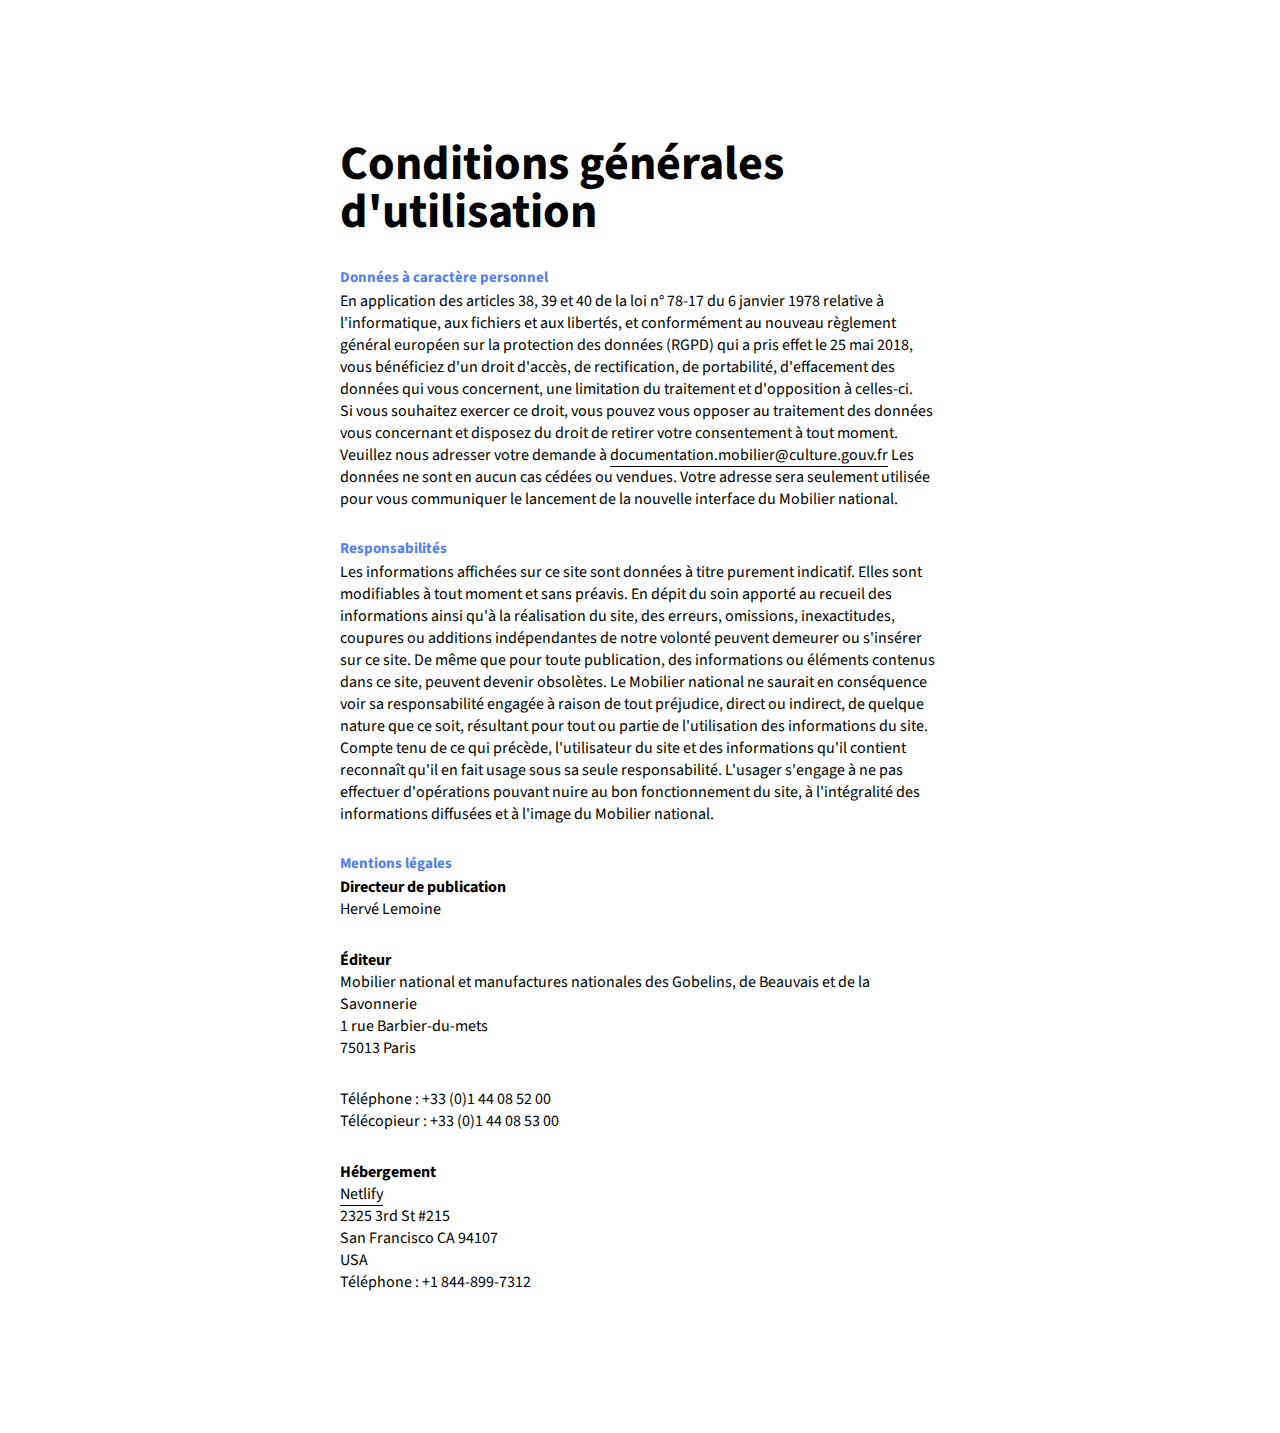
==== cgu.html @ 617747da "Add analytics and TOS page (CGU)." ====
<!DOCTYPE html>
<html>

<head>
    <meta charset="utf-8" />
    <meta http-equiv="X-UA-Compatible" content="IE=edge">
    <title>Conditions Générales d’Utilisation</title>
    <meta name="viewport" content="width=device-width, initial-scale=1">
    <link href="https://fonts.googleapis.com/css?family=Source+Sans+Pro|Source+Serif+Pro" rel="stylesheet">
    <link rel="stylesheet" type="text/css" media="screen" href="style.css" />
    <style type="text/css">
        body {
            padding: 20px;
        }

        article {
            max-width: 600px;
            margin: 60px auto;
            font-family: "Source Sans Pro", sans-serif;
            color: #000;
        }

        h1 {
            font-size: 30px;
            line-height: 1;
        }

        @media screen and (min-width: 1024px) {
            h1 {
                font-size: 48px;
            }
            article {
                margin: 120px auto;
            }
        }

        h2 {
            font-size: 15px;
            line-height: 19px;
            color: #5380F4;
            font-weight: bold;
            margin-bottom: 0;
            padding-bottom: 0;
        }

        p {
            margin: 0.2em 0 1.8em;
        }

        p strong {
            display: block;
        }

        a {
            color: inherit;
            text-decoration: none;
            border-bottom: 1px solid #000;
        }
    </style>
</head>

<body>
    <article>

        <h1>Conditions générales d'utilisation</h1>

        <h2>Données à caractère personnel</h2>
        <p>En application des articles 38, 39 et 40 de la loi n° 78-17 du 6 janvier 1978 relative à l'informatique, aux fichiers
            et aux libertés, et conformément au nouveau règlement général européen sur la protection des données (RGPD) qui
            a pris effet le 25 mai 2018, vous bénéficiez d'un droit d'accès, de rectification, de portabilité, d'effacement
            des données qui vous concernent, une limitation du traitement et d'opposition à celles-ci.<br> Si vous souhaitez
            exercer ce droit, vous pouvez vous opposer au traitement des données vous concernant et disposez du droit de
            retirer votre consentement à tout moment. Veuillez nous adresser votre demande à <a href="mailto:documentation.mobilier@culture.gouv.fr">documentation.mobilier@culture.gouv.fr</a>
            Les données ne sont en aucun cas cédées ou vendues. Votre adresse sera seulement utilisée pour vous communiquer le lancement
            de la nouvelle interface du Mobilier national.</p>

        <h2>
            Responsabilités
        </h2>
        <p>
            Les informations affichées sur ce site sont données à titre purement indicatif. Elles sont modifiables à tout moment et sans
            préavis. En dépit du soin apporté au recueil des informations ainsi qu'à la réalisation du site, des erreurs,
            omissions, inexactitudes, coupures ou additions indépendantes de notre volonté peuvent demeurer ou s'insérer
            sur ce site. De même que pour toute publication, des informations ou éléments contenus dans ce site, peuvent
            devenir obsolètes. Le Mobilier national ne saurait en conséquence voir sa responsabilité engagée à raison de
            tout préjudice, direct ou indirect, de quelque nature que ce soit, résultant pour tout ou partie de l'utilisation
            des informations du site. Compte tenu de ce qui précède, l'utilisateur du site et des informations qu'il contient
            reconnaît qu'il en fait usage sous sa seule responsabilité. L'usager s'engage à ne pas effectuer d'opérations
            pouvant nuire au bon fonctionnement du site, à l'intégralité des informations diffusées et à l'image du Mobilier
            national.
        </p>


        <h2>Mentions légales</h2>
        <p>
            <strong>Directeur de publication</strong>
            Hervé Lemoine
        </p>
        <p>
            <strong>
                Éditeur
            </strong>
            Mobilier national et manufactures nationales des Gobelins, de Beauvais et de la Savonnerie<br> 1 rue Barbier-du-mets<br>            75013
            Paris
        </p>

        <p>
            Téléphone : +33 (0)1 44 08 52 00<br> Télécopieur : +33 (0)1 44 08 53 00
        </p>

        <p>
            <strong>
                Hébergement
            </strong>
            <a href="https://netlify.com">Netlify</a><br> 2325 3rd St #215<br> San Francisco CA 94107<br> USA
            <br> Téléphone : +1 844-899-7312
        </p>

    </article>
</body>

</html>
---- style.css ----
* {
  box-sizing: border-box;
}

.hidden {
  display: none;
}

html,
body {
  margin: 0;
  padding: 0;
}

section {
  height: 100vh;
  width: auto;
  display: flex;
  flex-flow: column nowrap;
  align-items: center;
  justify-content: center;
}

section:nth-child(1) {
  height: auto;
  min-height: 85vh;
  padding: 30px 20px;
}
section:nth-child(2) {
  padding: 30px 20px;
}

main {
  display: block;
  font-family: "Source Serif Pro", serif;
  font-size: 30px;
  line-height: 1.6;
  text-align: center;
  max-width: 1020px;
  color: #000;
}
@media screen and (min-width: 1024px) {
  main {
    font-size: 48px;
  }
}

main em {
  font-style: normal;
}

main small {
  display: inline-block;
  height: 48px;
  margin-left: 10px;
  vertical-align: middle;
  font-size: 15px;
  line-height: 21px;
  text-align: left;
}

form {
  max-width: 600px;
  text-align: center;
  width: 100%;
  margin: 50px 25px 0;
}

form p {
  margin: 0 0 20px;
  padding: 0;
}
form button {
  display: inline-block;
  height: 45px;
  padding: 0 30px;
  margin: 10px 0 0;
  color: white;
  background-color: #000;
  font-family: "Source Sans Pro", sans-serif;
  font-size: 15px;
  border-radius: 2px;
  border: 0;
  cursor: pointer;
}
input[type="email"] {
  display: block;
  max-width: 600px;
  width: 100%;
  background-color: transparent;
  padding: 15px 0px;
  margin: 0;
  border: 0;
  border-bottom: 1px solid #38b672;
  color: #38b672;
  font-family: "Source Sans Pro", sans-serif;
  font-size: 15px;
  line-height: 19px;
}

.SlideWithBg__text {
  display: block;
  font-family: "Source Serif Pro", serif;
  font-size: 30px;
  line-height: 1.6;
  text-align: center;
  max-width: 1020px;
  margin: 0 auto;
  color: #fff;
  max-width: 770px;
}
@media screen and (min-width: 1024px) {
  .SlideWithBg__text {
    font-size: 48px;
  }
}

.SlideWithBg__imgcontainer {
  position: absolute;
  z-index: -1;
  height: 100%;
  width: 100%;
}
.SlideWithBg__img {
  display: block;
  height: 100%;
  width: 100%;
  object-fit: cover;
}
.SlideWithBg__imgcontainer::before {
  content: "";
  position: absolute;
  top: 0;
  width: 100%;
  height: 100%;
  background: linear-gradient(
    to bottom,
    transparent,
    rgba(0, 0, 0, 0.2),
    rgba(0, 0, 0, 0.5)
  );
}

figure.FullScreen {
  height: 100%;
  width: 100%;
  position: relative;
  padding: 0;
  margin: 0;
}
figure.FullScreen::before {
  content: "";
  position: absolute;
  top: 0;
  height: 2px;
  width: 100%;
  background-color: #fff;
  z-index: 2;
}
.FullScreen img {
  position: absolute;
  top: 0;
  left: 0;
  width: 100%;
  height: 100%;
  object-fit: cover;
}
.FullScreen figcaption {
  display: flex;
  flex-flow: row nowrap;
  align-items: center;
  font-family: "Source Sans Pro", sans-serif;
  font-size: 15px;
  line-height: 100%;
  height: 35px;
  padding: 0 15px;
  margin: 0;
  background-color: #ffffff;
  position: absolute;
  top: 0;
  left: 0;
  z-index: 1;
}

section:nth-child(3) .FullScreen figcaption {
  color: #2c492b;
}
section:nth-child(4) .FullScreen figcaption {
  color: #e4484a;
}
section:nth-child(5) .FullScreen figcaption {
  color: #ac7f3a;
}
section:nth-child(6) .FullScreen figcaption {
  color: #683441;
}

.nobr {
  white-space: nowrap;
}

.CTOLink {
  display: inline-block;
  vertical-align: middle;
  height: 45px;
  width: auto;
  background-color: #fff;
  border-radius: 2px;
  padding: 0 15px;
  margin: 0;
  line-height: 15px;
  text-decoration: none;
  color: #1e1e1e;
}
.CTOLink span {
  display: inline;
  font: normal 15px "Source Sans Pro", sans-serif;
  vertical-align: middle;
  position: relative;
  top: 13px;
}

.blue {
  color: #5380f4;
}

.green {
  color: #38b672;
}
.dark-grey {
  color: #1e1e1e;
}

footer {
  display: block;
  padding: 20px 20px;
  font: normal 15px/19px "Source Sans Pro", sans-serif;
}
footer p {
  margin-bottom: 25px;
}

footer a {
  text-decoration: none;
  color: inherit;
}
footer a.cgu {
  border-bottom: 1px solid black;
}

@media screen and (min-width: 1024px) {
  footer {
    display: flex;
    flex-flow: row nowrap;
    align-items: center;
    justify-content: flex-start;
    padding: 50px 80px;
  }
  footer p {
    flex-grow: 2;
    max-width: 30%;
    padding-right: 10%;
    margin-bottom: 0;
  }

  footer p.Footer__logo {
    flex-grow: 0;
    padding: 0;
    padding-left: 25px;
  }
}
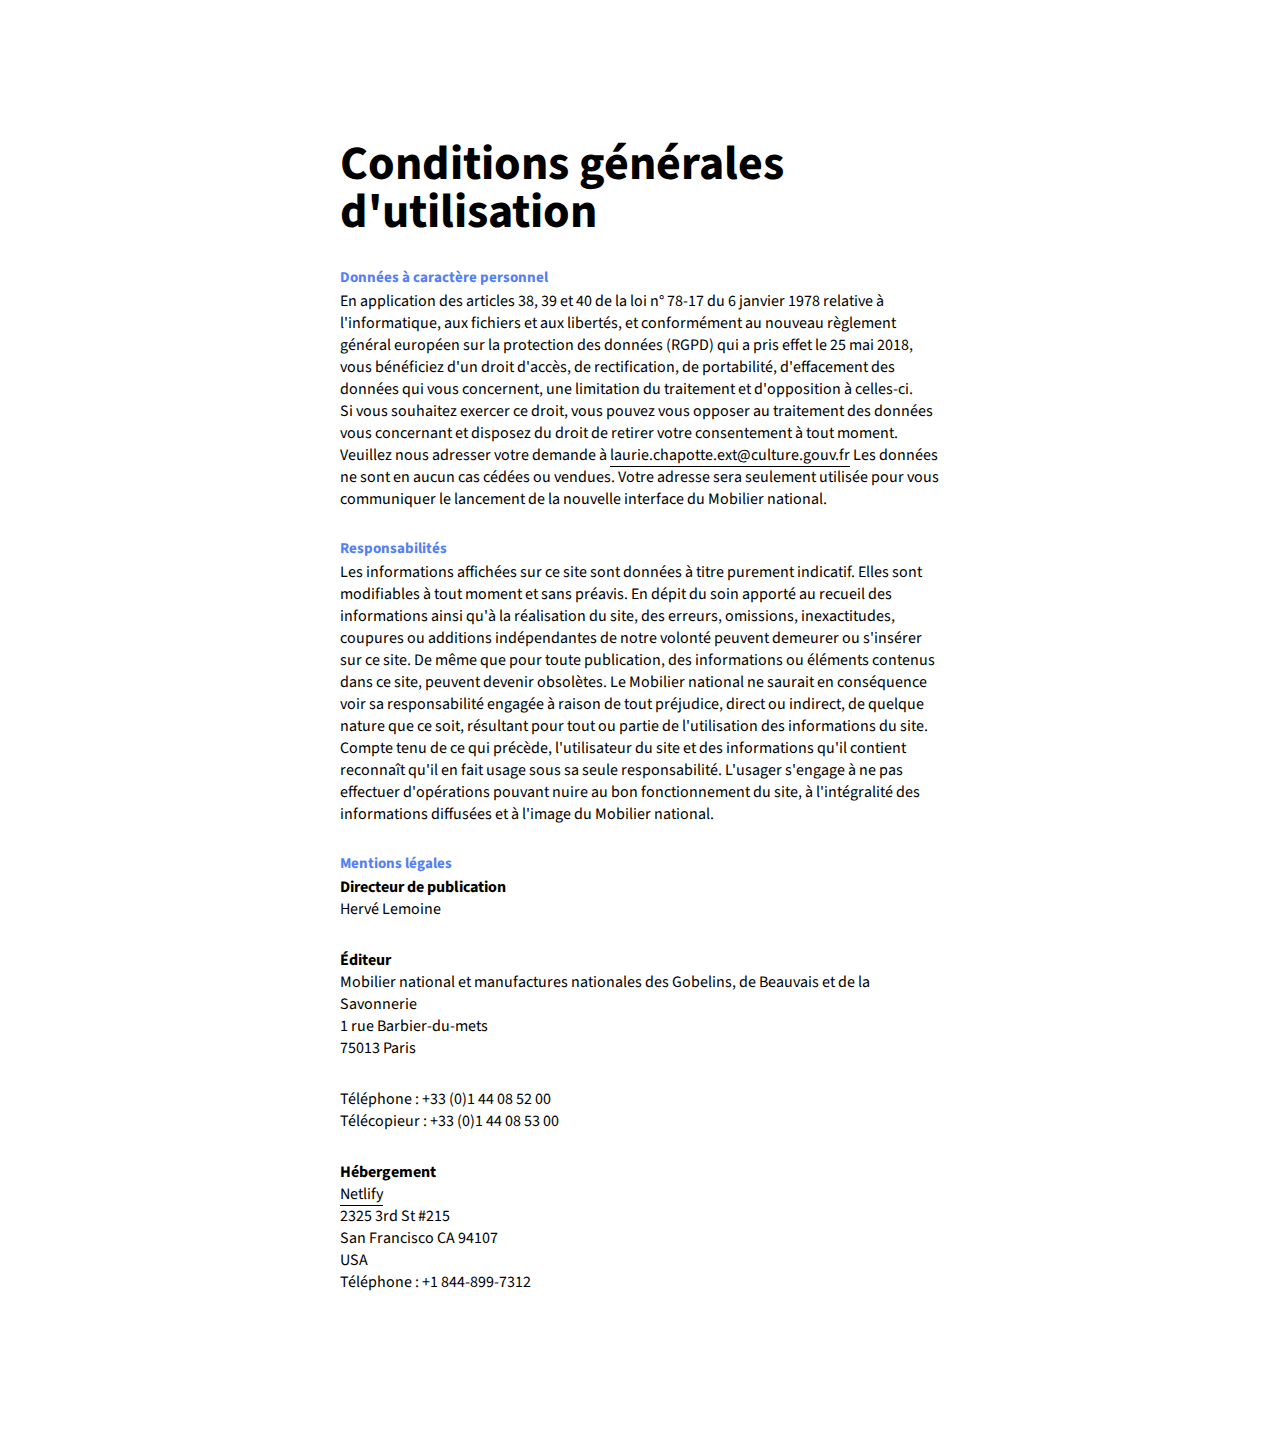
==== commit db4e543b: "Replace generic email address with Laurie's, because it's not ready yet." ====
--- a/cgu.html
+++ b/cgu.html
@@ -70,7 +70,7 @@
             a pris effet le 25 mai 2018, vous bénéficiez d'un droit d'accès, de rectification, de portabilité, d'effacement
             des données qui vous concernent, une limitation du traitement et d'opposition à celles-ci.<br> Si vous souhaitez
             exercer ce droit, vous pouvez vous opposer au traitement des données vous concernant et disposez du droit de
-            retirer votre consentement à tout moment. Veuillez nous adresser votre demande à <a href="mailto:documentation.mobilier@culture.gouv.fr">documentation.mobilier@culture.gouv.fr</a>
+            retirer votre consentement à tout moment. Veuillez nous adresser votre demande à <a href="mailto:laurie.chapotte.ext@culture.gouv.fr">laurie.chapotte.ext@culture.gouv.fr</a>
             Les données ne sont en aucun cas cédées ou vendues. Votre adresse sera seulement utilisée pour vous communiquer le lancement
             de la nouvelle interface du Mobilier national.</p>
 
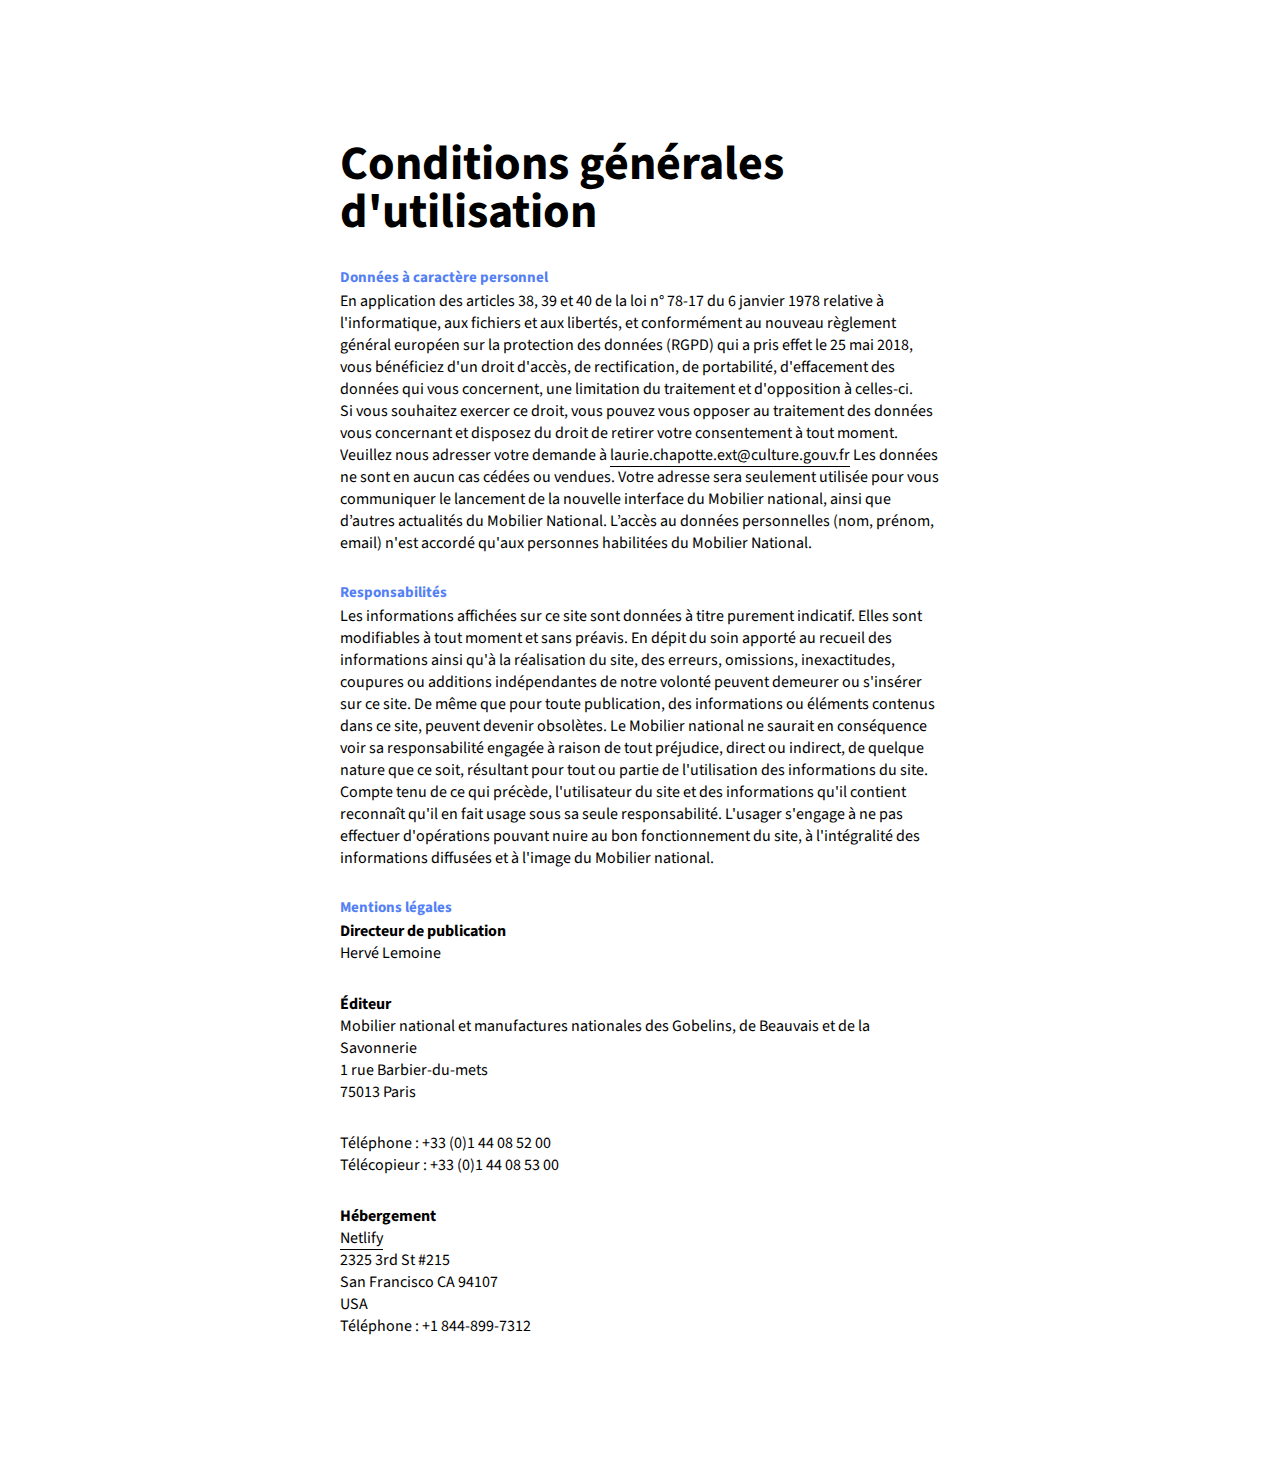
==== commit 2d90b574: "Update TOS to include general news updates to purpose of data collection (RGPD)." ====
--- a/cgu.html
+++ b/cgu.html
@@ -72,7 +72,9 @@
             exercer ce droit, vous pouvez vous opposer au traitement des données vous concernant et disposez du droit de
             retirer votre consentement à tout moment. Veuillez nous adresser votre demande à <a href="mailto:laurie.chapotte.ext@culture.gouv.fr">laurie.chapotte.ext@culture.gouv.fr</a>
             Les données ne sont en aucun cas cédées ou vendues. Votre adresse sera seulement utilisée pour vous communiquer le lancement
-            de la nouvelle interface du Mobilier national.</p>
+            de la nouvelle interface du Mobilier national, ainsi que d’autres actualités du Mobilier National. L’accès au
+            données personnelles (nom, prénom, email) n'est accordé qu'aux personnes habilitées du Mobilier National.
+        </p>
 
         <h2>
             Responsabilités
